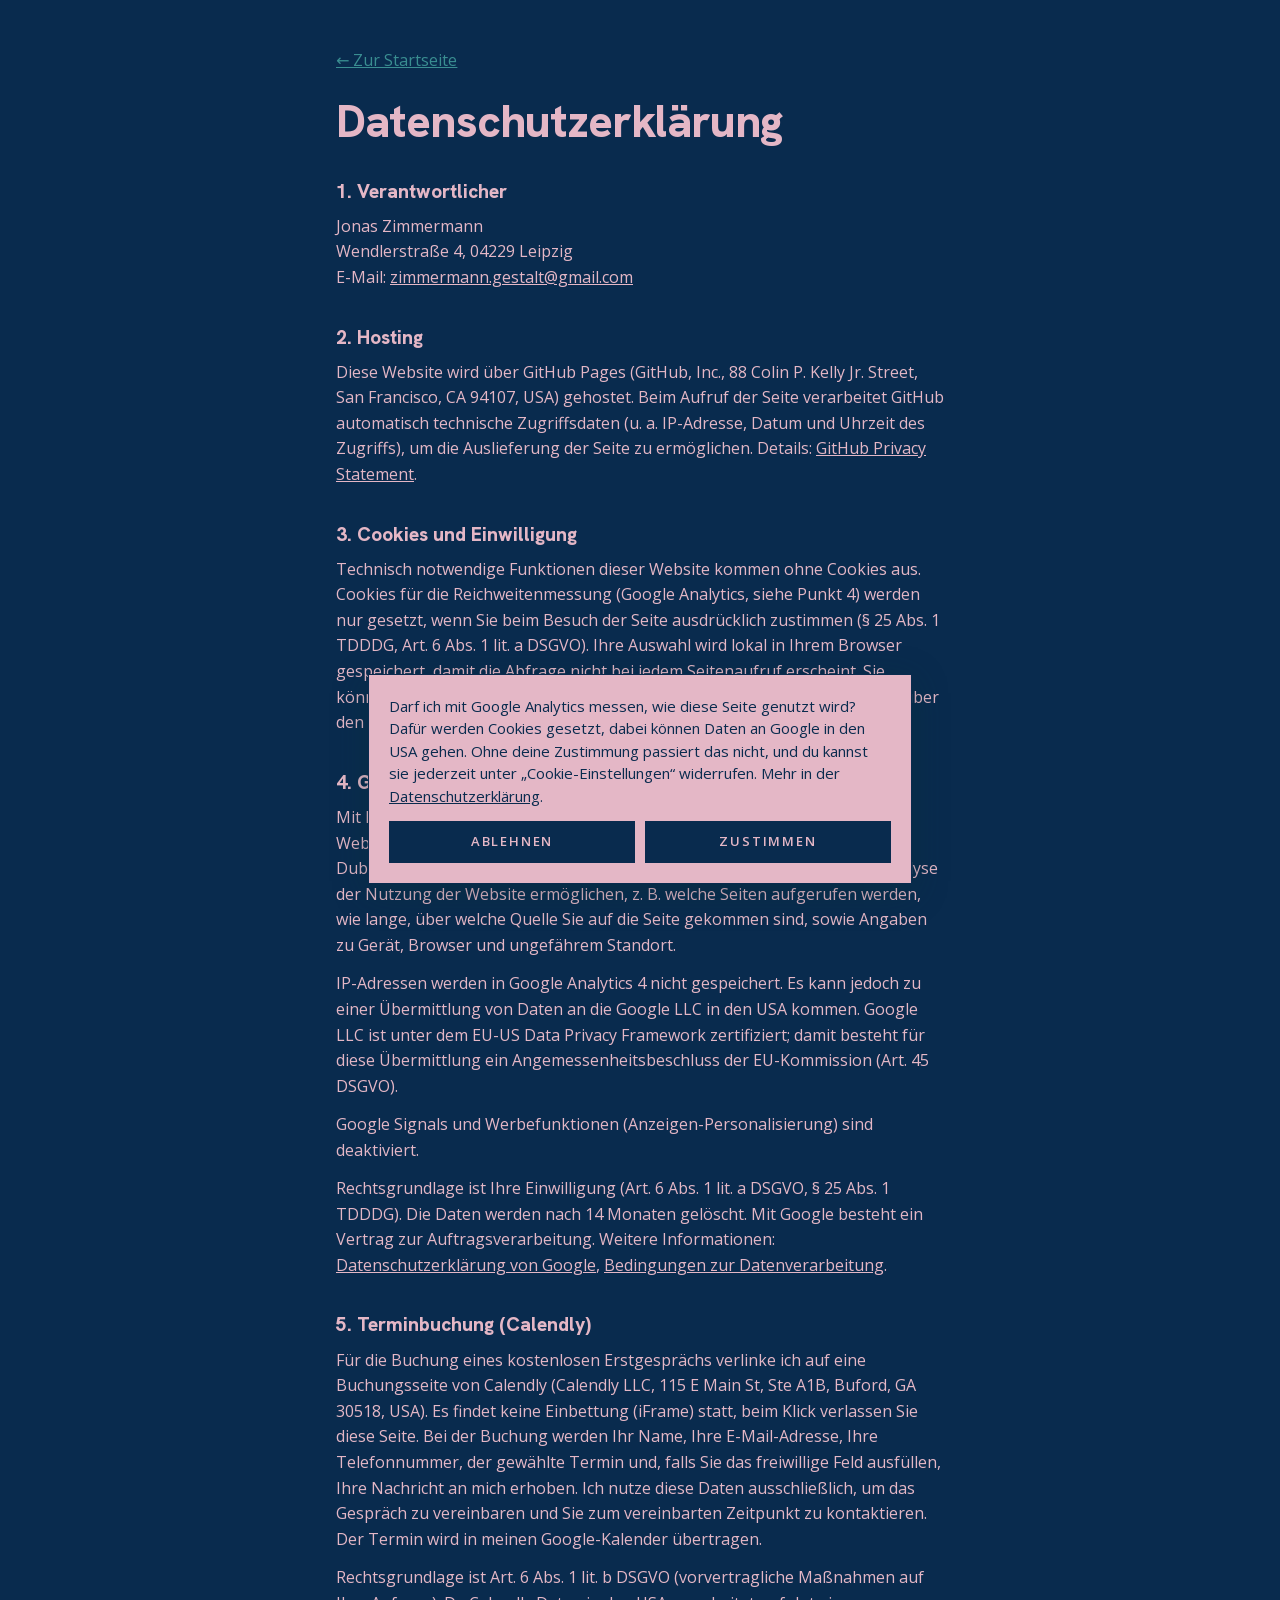
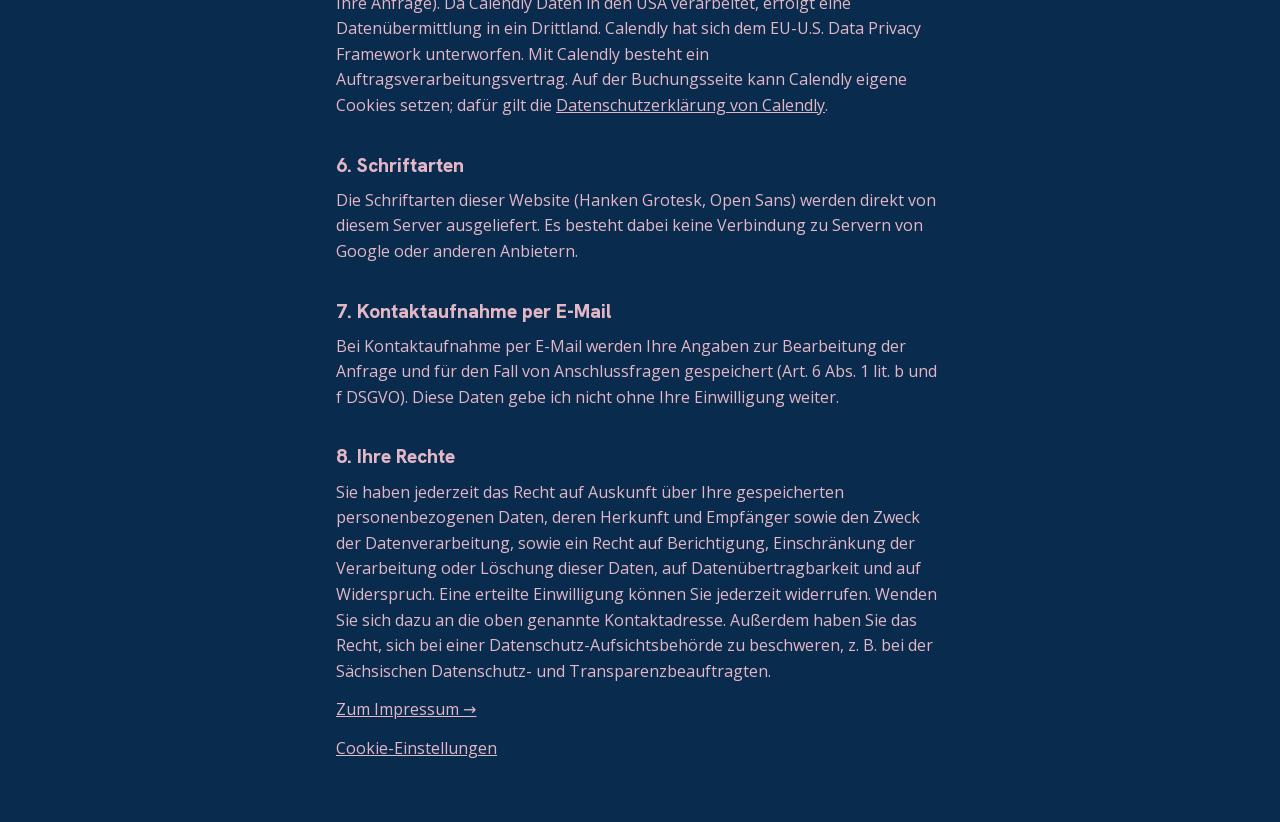
==== datenschutz.html @ 40ba4dc7 "Erste Fassung der Website jonaszimmermann.com Startseite aus Website v6 (Desktop + Handy), Impressum" ====
<!doctype html>
<html lang="de">
<head>
  <meta charset="utf-8">
  <meta name="viewport" content="width=device-width, initial-scale=1">
  <title>Datenschutz · Jonas Zimmermann</title>
  <meta name="robots" content="noindex">
  <link rel="stylesheet" href="assets/fonts/fonts.css">
  <style>
    :root {
      --bg: #092B4E;
      --text: #E4B7C6;
      --muted: #3A8E91;
      --accent: #E4B7C6;
    }
    * { box-sizing: border-box; }
    body {
      margin: 0;
      padding: 3rem 20px;
      background: var(--bg);
      color: var(--text);
      font-family: "Open Sans", system-ui, sans-serif;
      font-size: 16px;
      line-height: 1.6;
      -webkit-font-smoothing: antialiased;
    }
    main { max-width: 38rem; margin: 0 auto; }
    h1 { font-family: "Hanken Grotesk", system-ui, sans-serif; font-weight: 800; letter-spacing: -0.02em; font-size: clamp(2rem, 6vw, 2.8rem); line-height: 1.05; margin: 1.5rem 0 1rem; }
    h2 { font-family: "Hanken Grotesk", system-ui, sans-serif; font-weight: 800; font-size: 1.2rem; margin: 2rem 0 .4rem; }
    p, li { margin: 0 0 .8rem; }
    a { color: var(--accent); }
    a:hover { color: var(--muted); }
    .back { color: var(--muted); }
  </style>
</head>
<body>
  <main>
    <a class="back" href="./">← Zur Startseite</a>
    <h1>Datenschutzerklärung</h1>

    <h2>1. Verantwortlicher</h2>
    <p>Jonas Zimmermann<br>
    Wendlerstraße 4, 04229 Leipzig<br>
    E-Mail: <a href="mailto:zimmermann.gestalt@gmail.com">zimmermann.gestalt@gmail.com</a></p>

    <h2>2. Hosting</h2>
    <p>Diese Website wird über GitHub Pages (GitHub, Inc., 88 Colin P. Kelly Jr. Street, San Francisco, CA 94107, USA) gehostet. Beim Aufruf der Seite verarbeitet GitHub automatisch technische Zugriffsdaten (u. a. IP-Adresse, Datum und Uhrzeit des Zugriffs), um die Auslieferung der Seite zu ermöglichen. Details: <a href="https://docs.github.com/de/site-policy/privacy-policies/github-general-privacy-statement" rel="noopener">GitHub Privacy Statement</a>.</p>

    <h2>3. Cookies und Einwilligung</h2>
    <p>Technisch notwendige Funktionen dieser Website kommen ohne Cookies aus. Cookies für die Reichweitenmessung (Google Analytics, siehe Punkt 4) werden nur gesetzt, wenn Sie beim Besuch der Seite ausdrücklich zustimmen (§ 25 Abs. 1 TDDDG, Art. 6 Abs. 1 lit. a DSGVO). Ihre Auswahl wird lokal in Ihrem Browser gespeichert, damit die Abfrage nicht bei jedem Seitenaufruf erscheint. Sie können Ihre Einwilligung jederzeit mit Wirkung für die Zukunft widerrufen, über den Link „Cookie-Einstellungen“ am Ende jeder Seite.</p>

    <h2>4. Google Analytics</h2>
    <p>Mit Ihrer Einwilligung nutzt diese Website Google Analytics 4, einen Webanalysedienst der Google Ireland Limited, Gordon House, Barrow Street, Dublin 4, Irland („Google“). Google Analytics verwendet Cookies, die eine Analyse der Nutzung der Website ermöglichen, z. B. welche Seiten aufgerufen werden, wie lange, über welche Quelle Sie auf die Seite gekommen sind, sowie Angaben zu Gerät, Browser und ungefährem Standort.</p>
    <p>IP-Adressen werden in Google Analytics 4 nicht gespeichert. Es kann jedoch zu einer Übermittlung von Daten an die Google LLC in den USA kommen. Google LLC ist unter dem EU-US Data Privacy Framework zertifiziert; damit besteht für diese Übermittlung ein Angemessenheitsbeschluss der EU-Kommission (Art. 45 DSGVO).</p>
    <p>Google Signals und Werbefunktionen (Anzeigen-Personalisierung) sind deaktiviert.</p>
    <p>Rechtsgrundlage ist Ihre Einwilligung (Art. 6 Abs. 1 lit. a DSGVO, § 25 Abs. 1 TDDDG). Die Daten werden nach 14 Monaten gelöscht. Mit Google besteht ein Vertrag zur Auftragsverarbeitung. Weitere Informationen: <a href="https://policies.google.com/privacy?hl=de" rel="noopener">Datenschutzerklärung von Google</a>, <a href="https://business.safety.google/adsprocessorterms/" rel="noopener">Bedingungen zur Datenverarbeitung</a>.</p>

    <h2>5. Terminbuchung (Calendly)</h2>
    <p>Für die Buchung eines kostenlosen Erstgesprächs verlinke ich auf eine Buchungsseite von Calendly (Calendly LLC, 115 E Main St, Ste A1B, Buford, GA 30518, USA). Es findet keine Einbettung (iFrame) statt, beim Klick verlassen Sie diese Seite. Bei der Buchung werden Ihr Name, Ihre E-Mail-Adresse, Ihre Telefonnummer, der gewählte Termin und, falls Sie das freiwillige Feld ausfüllen, Ihre Nachricht an mich erhoben. Ich nutze diese Daten ausschließlich, um das Gespräch zu vereinbaren und Sie zum vereinbarten Zeitpunkt zu kontaktieren. Der Termin wird in meinen Google-Kalender übertragen.</p>
    <p>Rechtsgrundlage ist Art. 6 Abs. 1 lit. b DSGVO (vorvertragliche Maßnahmen auf Ihre Anfrage). Da Calendly Daten in den USA verarbeitet, erfolgt eine Datenübermittlung in ein Drittland. Calendly hat sich dem EU-U.S. Data Privacy Framework unterworfen. Mit Calendly besteht ein Auftragsverarbeitungsvertrag. Auf der Buchungsseite kann Calendly eigene Cookies setzen; dafür gilt die <a href="https://calendly.com/privacy" rel="noopener">Datenschutzerklärung von Calendly</a>.</p>

    <h2>6. Schriftarten</h2>
    <p>Die Schriftarten dieser Website (Hanken Grotesk, Open Sans) werden direkt von diesem Server ausgeliefert. Es besteht dabei keine Verbindung zu Servern von Google oder anderen Anbietern.</p>

    <h2>7. Kontaktaufnahme per E-Mail</h2>
    <p>Bei Kontaktaufnahme per E-Mail werden Ihre Angaben zur Bearbeitung der Anfrage und für den Fall von Anschlussfragen gespeichert (Art. 6 Abs. 1 lit. b und f DSGVO). Diese Daten gebe ich nicht ohne Ihre Einwilligung weiter.</p>

    <h2>8. Ihre Rechte</h2>
    <p>Sie haben jederzeit das Recht auf Auskunft über Ihre gespeicherten personenbezogenen Daten, deren Herkunft und Empfänger sowie den Zweck der Datenverarbeitung, sowie ein Recht auf Berichtigung, Einschränkung der Verarbeitung oder Löschung dieser Daten, auf Datenübertragbarkeit und auf Widerspruch. Eine erteilte Einwilligung können Sie jederzeit widerrufen. Wenden Sie sich dazu an die oben genannte Kontaktadresse. Außerdem haben Sie das Recht, sich bei einer Datenschutz-Aufsichtsbehörde zu beschweren, z. B. bei der Sächsischen Datenschutz- und Transparenzbeauftragten.</p>

    <p><a href="impressum.html">Zum Impressum →</a></p>
    <p class="back"><a href="#" data-consent-open>Cookie-Einstellungen</a></p>
  </main>
  <script src="assets/consent.js"></script>
</body>
</html>
---- assets/fonts/fonts.css ----
/* latin-ext */
@font-face {
  font-family: 'Hanken Grotesk';
  font-style: normal;
  font-weight: 300;
  font-display: swap;
  src: url(HankenGrotesk-normal-latin-ext.woff2) format('woff2');
  unicode-range: U+0100-02BA, U+02BD-02C5, U+02C7-02CC, U+02CE-02D7, U+02DD-02FF, U+0304, U+0308, U+0329, U+1D00-1DBF, U+1E00-1E9F, U+1EF2-1EFF, U+2020, U+20A0-20AB, U+20AD-20C4, U+2113, U+2C60-2C7F, U+A720-A7FF;
}
/* latin */
@font-face {
  font-family: 'Hanken Grotesk';
  font-style: normal;
  font-weight: 300;
  font-display: swap;
  src: url(HankenGrotesk-normal-latin.woff2) format('woff2');
  unicode-range: U+0000-00FF, U+0131, U+0152-0153, U+02BB-02BC, U+02C6, U+02DA, U+02DC, U+0304, U+0308, U+0329, U+2000-206F, U+20AC, U+2122, U+2191, U+2193, U+2212, U+2215, U+FEFF, U+FFFD;
}
/* latin-ext */
@font-face {
  font-family: 'Hanken Grotesk';
  font-style: normal;
  font-weight: 400;
  font-display: swap;
  src: url(HankenGrotesk-normal-latin-ext.woff2) format('woff2');
  unicode-range: U+0100-02BA, U+02BD-02C5, U+02C7-02CC, U+02CE-02D7, U+02DD-02FF, U+0304, U+0308, U+0329, U+1D00-1DBF, U+1E00-1E9F, U+1EF2-1EFF, U+2020, U+20A0-20AB, U+20AD-20C4, U+2113, U+2C60-2C7F, U+A720-A7FF;
}
/* latin */
@font-face {
  font-family: 'Hanken Grotesk';
  font-style: normal;
  font-weight: 400;
  font-display: swap;
  src: url(HankenGrotesk-normal-latin.woff2) format('woff2');
  unicode-range: U+0000-00FF, U+0131, U+0152-0153, U+02BB-02BC, U+02C6, U+02DA, U+02DC, U+0304, U+0308, U+0329, U+2000-206F, U+20AC, U+2122, U+2191, U+2193, U+2212, U+2215, U+FEFF, U+FFFD;
}
/* latin-ext */
@font-face {
  font-family: 'Hanken Grotesk';
  font-style: normal;
  font-weight: 500;
  font-display: swap;
  src: url(HankenGrotesk-normal-latin-ext.woff2) format('woff2');
  unicode-range: U+0100-02BA, U+02BD-02C5, U+02C7-02CC, U+02CE-02D7, U+02DD-02FF, U+0304, U+0308, U+0329, U+1D00-1DBF, U+1E00-1E9F, U+1EF2-1EFF, U+2020, U+20A0-20AB, U+20AD-20C4, U+2113, U+2C60-2C7F, U+A720-A7FF;
}
/* latin */
@font-face {
  font-family: 'Hanken Grotesk';
  font-style: normal;
  font-weight: 500;
  font-display: swap;
  src: url(HankenGrotesk-normal-latin.woff2) format('woff2');
  unicode-range: U+0000-00FF, U+0131, U+0152-0153, U+02BB-02BC, U+02C6, U+02DA, U+02DC, U+0304, U+0308, U+0329, U+2000-206F, U+20AC, U+2122, U+2191, U+2193, U+2212, U+2215, U+FEFF, U+FFFD;
}
/* latin-ext */
@font-face {
  font-family: 'Hanken Grotesk';
  font-style: normal;
  font-weight: 600;
  font-display: swap;
  src: url(HankenGrotesk-normal-latin-ext.woff2) format('woff2');
  unicode-range: U+0100-02BA, U+02BD-02C5, U+02C7-02CC, U+02CE-02D7, U+02DD-02FF, U+0304, U+0308, U+0329, U+1D00-1DBF, U+1E00-1E9F, U+1EF2-1EFF, U+2020, U+20A0-20AB, U+20AD-20C4, U+2113, U+2C60-2C7F, U+A720-A7FF;
}
/* latin */
@font-face {
  font-family: 'Hanken Grotesk';
  font-style: normal;
  font-weight: 600;
  font-display: swap;
  src: url(HankenGrotesk-normal-latin.woff2) format('woff2');
  unicode-range: U+0000-00FF, U+0131, U+0152-0153, U+02BB-02BC, U+02C6, U+02DA, U+02DC, U+0304, U+0308, U+0329, U+2000-206F, U+20AC, U+2122, U+2191, U+2193, U+2212, U+2215, U+FEFF, U+FFFD;
}
/* latin-ext */
@font-face {
  font-family: 'Hanken Grotesk';
  font-style: normal;
  font-weight: 700;
  font-display: swap;
  src: url(HankenGrotesk-normal-latin-ext.woff2) format('woff2');
  unicode-range: U+0100-02BA, U+02BD-02C5, U+02C7-02CC, U+02CE-02D7, U+02DD-02FF, U+0304, U+0308, U+0329, U+1D00-1DBF, U+1E00-1E9F, U+1EF2-1EFF, U+2020, U+20A0-20AB, U+20AD-20C4, U+2113, U+2C60-2C7F, U+A720-A7FF;
}
/* latin */
@font-face {
  font-family: 'Hanken Grotesk';
  font-style: normal;
  font-weight: 700;
  font-display: swap;
  src: url(HankenGrotesk-normal-latin.woff2) format('woff2');
  unicode-range: U+0000-00FF, U+0131, U+0152-0153, U+02BB-02BC, U+02C6, U+02DA, U+02DC, U+0304, U+0308, U+0329, U+2000-206F, U+20AC, U+2122, U+2191, U+2193, U+2212, U+2215, U+FEFF, U+FFFD;
}
/* latin-ext */
@font-face {
  font-family: 'Hanken Grotesk';
  font-style: normal;
  font-weight: 800;
  font-display: swap;
  src: url(HankenGrotesk-normal-latin-ext.woff2) format('woff2');
  unicode-range: U+0100-02BA, U+02BD-02C5, U+02C7-02CC, U+02CE-02D7, U+02DD-02FF, U+0304, U+0308, U+0329, U+1D00-1DBF, U+1E00-1E9F, U+1EF2-1EFF, U+2020, U+20A0-20AB, U+20AD-20C4, U+2113, U+2C60-2C7F, U+A720-A7FF;
}
/* latin */
@font-face {
  font-family: 'Hanken Grotesk';
  font-style: normal;
  font-weight: 800;
  font-display: swap;
  src: url(HankenGrotesk-normal-latin.woff2) format('woff2');
  unicode-range: U+0000-00FF, U+0131, U+0152-0153, U+02BB-02BC, U+02C6, U+02DA, U+02DC, U+0304, U+0308, U+0329, U+2000-206F, U+20AC, U+2122, U+2191, U+2193, U+2212, U+2215, U+FEFF, U+FFFD;
}
/* latin-ext */
@font-face {
  font-family: 'Hanken Grotesk';
  font-style: normal;
  font-weight: 900;
  font-display: swap;
  src: url(HankenGrotesk-normal-latin-ext.woff2) format('woff2');
  unicode-range: U+0100-02BA, U+02BD-02C5, U+02C7-02CC, U+02CE-02D7, U+02DD-02FF, U+0304, U+0308, U+0329, U+1D00-1DBF, U+1E00-1E9F, U+1EF2-1EFF, U+2020, U+20A0-20AB, U+20AD-20C4, U+2113, U+2C60-2C7F, U+A720-A7FF;
}
/* latin */
@font-face {
  font-family: 'Hanken Grotesk';
  font-style: normal;
  font-weight: 900;
  font-display: swap;
  src: url(HankenGrotesk-normal-latin.woff2) format('woff2');
  unicode-range: U+0000-00FF, U+0131, U+0152-0153, U+02BB-02BC, U+02C6, U+02DA, U+02DC, U+0304, U+0308, U+0329, U+2000-206F, U+20AC, U+2122, U+2191, U+2193, U+2212, U+2215, U+FEFF, U+FFFD;
}
/* latin-ext */
@font-face {
  font-family: 'Open Sans';
  font-style: italic;
  font-weight: 400;
  font-stretch: 100%;
  font-display: swap;
  src: url(OpenSans-italic-latin-ext.woff2) format('woff2');
  unicode-range: U+0100-02BA, U+02BD-02C5, U+02C7-02CC, U+02CE-02D7, U+02DD-02FF, U+0304, U+0308, U+0329, U+1D00-1DBF, U+1E00-1E9F, U+1EF2-1EFF, U+2020, U+20A0-20AB, U+20AD-20C4, U+2113, U+2C60-2C7F, U+A720-A7FF;
}
/* latin */
@font-face {
  font-family: 'Open Sans';
  font-style: italic;
  font-weight: 400;
  font-stretch: 100%;
  font-display: swap;
  src: url(OpenSans-italic-latin.woff2) format('woff2');
  unicode-range: U+0000-00FF, U+0131, U+0152-0153, U+02BB-02BC, U+02C6, U+02DA, U+02DC, U+0304, U+0308, U+0329, U+2000-206F, U+20AC, U+2122, U+2191, U+2193, U+2212, U+2215, U+FEFF, U+FFFD;
}
/* latin-ext */
@font-face {
  font-family: 'Open Sans';
  font-style: normal;
  font-weight: 400;
  font-stretch: 100%;
  font-display: swap;
  src: url(OpenSans-normal-latin-ext.woff2) format('woff2');
  unicode-range: U+0100-02BA, U+02BD-02C5, U+02C7-02CC, U+02CE-02D7, U+02DD-02FF, U+0304, U+0308, U+0329, U+1D00-1DBF, U+1E00-1E9F, U+1EF2-1EFF, U+2020, U+20A0-20AB, U+20AD-20C4, U+2113, U+2C60-2C7F, U+A720-A7FF;
}
/* latin */
@font-face {
  font-family: 'Open Sans';
  font-style: normal;
  font-weight: 400;
  font-stretch: 100%;
  font-display: swap;
  src: url(OpenSans-normal-latin.woff2) format('woff2');
  unicode-range: U+0000-00FF, U+0131, U+0152-0153, U+02BB-02BC, U+02C6, U+02DA, U+02DC, U+0304, U+0308, U+0329, U+2000-206F, U+20AC, U+2122, U+2191, U+2193, U+2212, U+2215, U+FEFF, U+FFFD;
}
/* latin-ext */
@font-face {
  font-family: 'Open Sans';
  font-style: normal;
  font-weight: 500;
  font-stretch: 100%;
  font-display: swap;
  src: url(OpenSans-normal-latin-ext.woff2) format('woff2');
  unicode-range: U+0100-02BA, U+02BD-02C5, U+02C7-02CC, U+02CE-02D7, U+02DD-02FF, U+0304, U+0308, U+0329, U+1D00-1DBF, U+1E00-1E9F, U+1EF2-1EFF, U+2020, U+20A0-20AB, U+20AD-20C4, U+2113, U+2C60-2C7F, U+A720-A7FF;
}
/* latin */
@font-face {
  font-family: 'Open Sans';
  font-style: normal;
  font-weight: 500;
  font-stretch: 100%;
  font-display: swap;
  src: url(OpenSans-normal-latin.woff2) format('woff2');
  unicode-range: U+0000-00FF, U+0131, U+0152-0153, U+02BB-02BC, U+02C6, U+02DA, U+02DC, U+0304, U+0308, U+0329, U+2000-206F, U+20AC, U+2122, U+2191, U+2193, U+2212, U+2215, U+FEFF, U+FFFD;
}
/* latin-ext */
@font-face {
  font-family: 'Open Sans';
  font-style: normal;
  font-weight: 600;
  font-stretch: 100%;
  font-display: swap;
  src: url(OpenSans-normal-latin-ext.woff2) format('woff2');
  unicode-range: U+0100-02BA, U+02BD-02C5, U+02C7-02CC, U+02CE-02D7, U+02DD-02FF, U+0304, U+0308, U+0329, U+1D00-1DBF, U+1E00-1E9F, U+1EF2-1EFF, U+2020, U+20A0-20AB, U+20AD-20C4, U+2113, U+2C60-2C7F, U+A720-A7FF;
}
/* latin */
@font-face {
  font-family: 'Open Sans';
  font-style: normal;
  font-weight: 600;
  font-stretch: 100%;
  font-display: swap;
  src: url(OpenSans-normal-latin.woff2) format('woff2');
  unicode-range: U+0000-00FF, U+0131, U+0152-0153, U+02BB-02BC, U+02C6, U+02DA, U+02DC, U+0304, U+0308, U+0329, U+2000-206F, U+20AC, U+2122, U+2191, U+2193, U+2212, U+2215, U+FEFF, U+FFFD;
}
/* latin-ext */
@font-face {
  font-family: 'Open Sans';
  font-style: normal;
  font-weight: 700;
  font-stretch: 100%;
  font-display: swap;
  src: url(OpenSans-normal-latin-ext.woff2) format('woff2');
  unicode-range: U+0100-02BA, U+02BD-02C5, U+02C7-02CC, U+02CE-02D7, U+02DD-02FF, U+0304, U+0308, U+0329, U+1D00-1DBF, U+1E00-1E9F, U+1EF2-1EFF, U+2020, U+20A0-20AB, U+20AD-20C4, U+2113, U+2C60-2C7F, U+A720-A7FF;
}
/* latin */
@font-face {
  font-family: 'Open Sans';
  font-style: normal;
  font-weight: 700;
  font-stretch: 100%;
  font-display: swap;
  src: url(OpenSans-normal-latin.woff2) format('woff2');
  unicode-range: U+0000-00FF, U+0131, U+0152-0153, U+02BB-02BC, U+02C6, U+02DA, U+02DC, U+0304, U+0308, U+0329, U+2000-206F, U+20AC, U+2122, U+2191, U+2193, U+2212, U+2215, U+FEFF, U+FFFD;
}
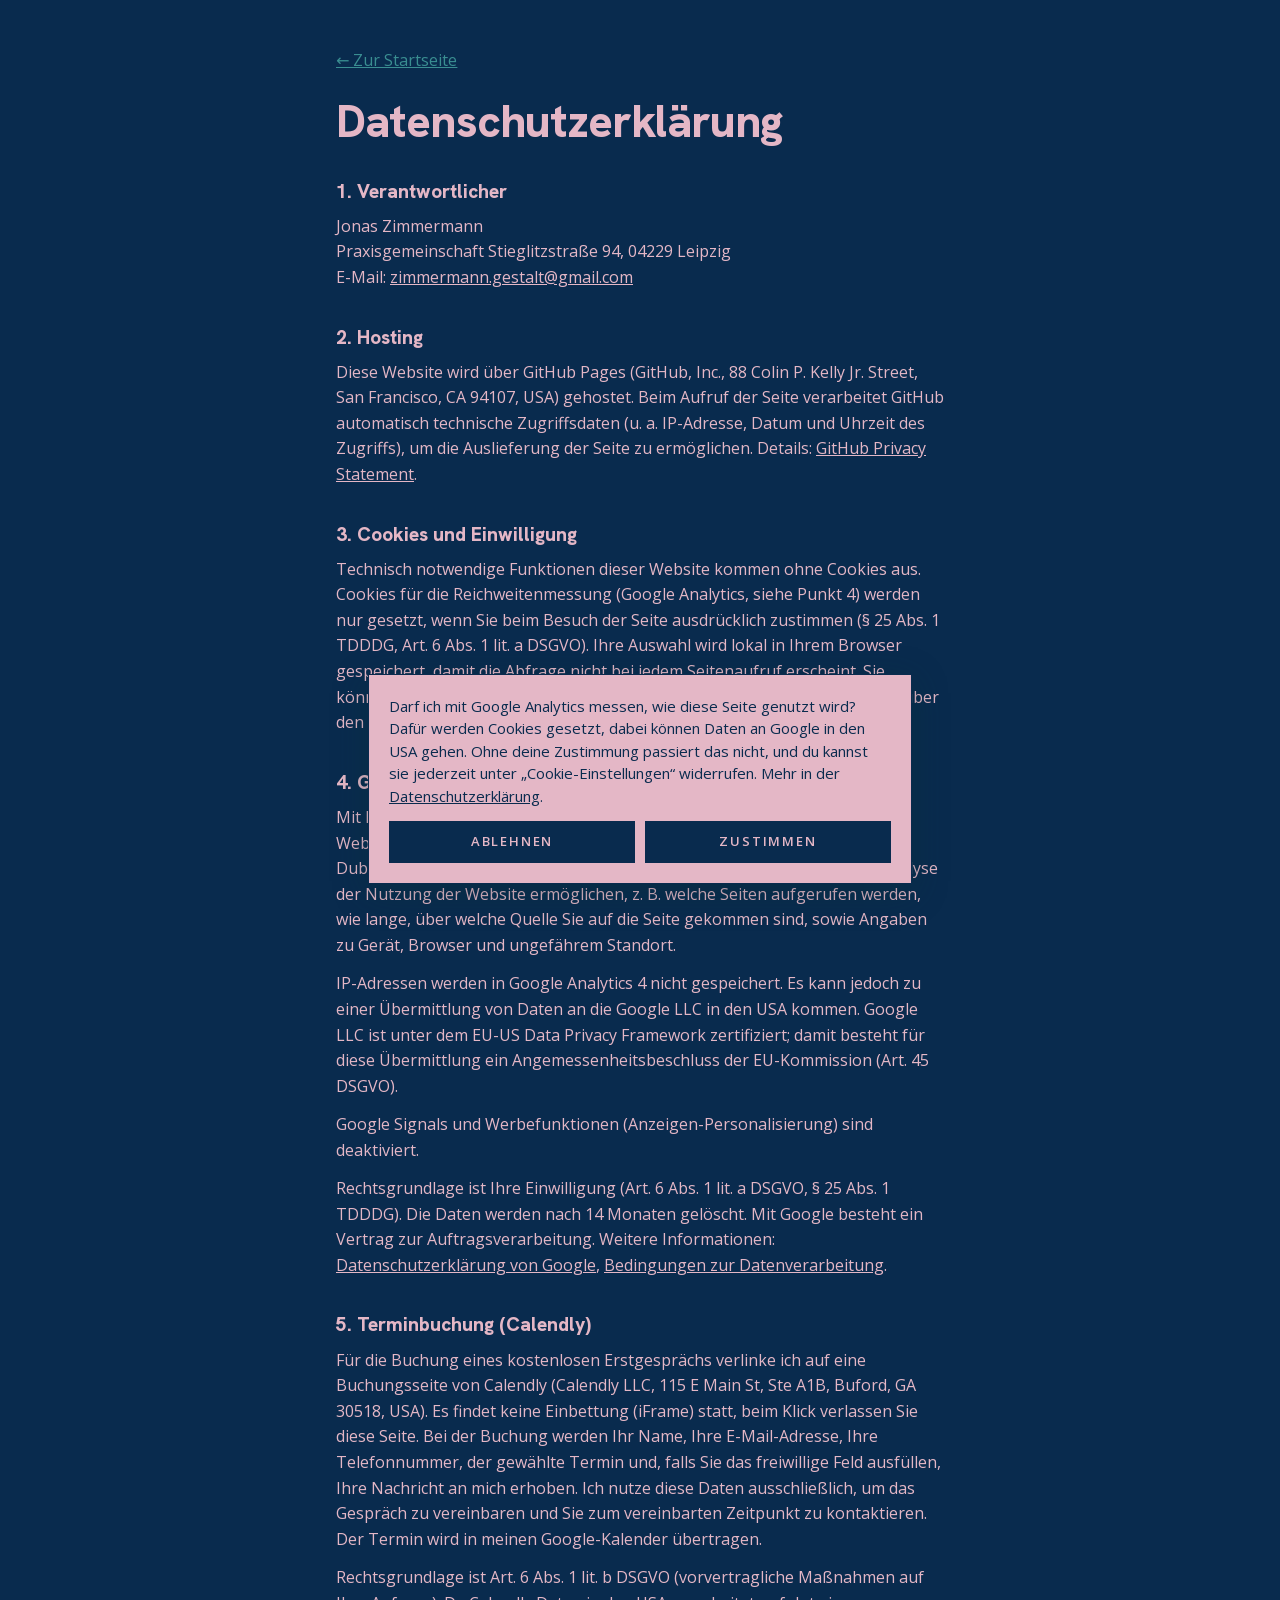
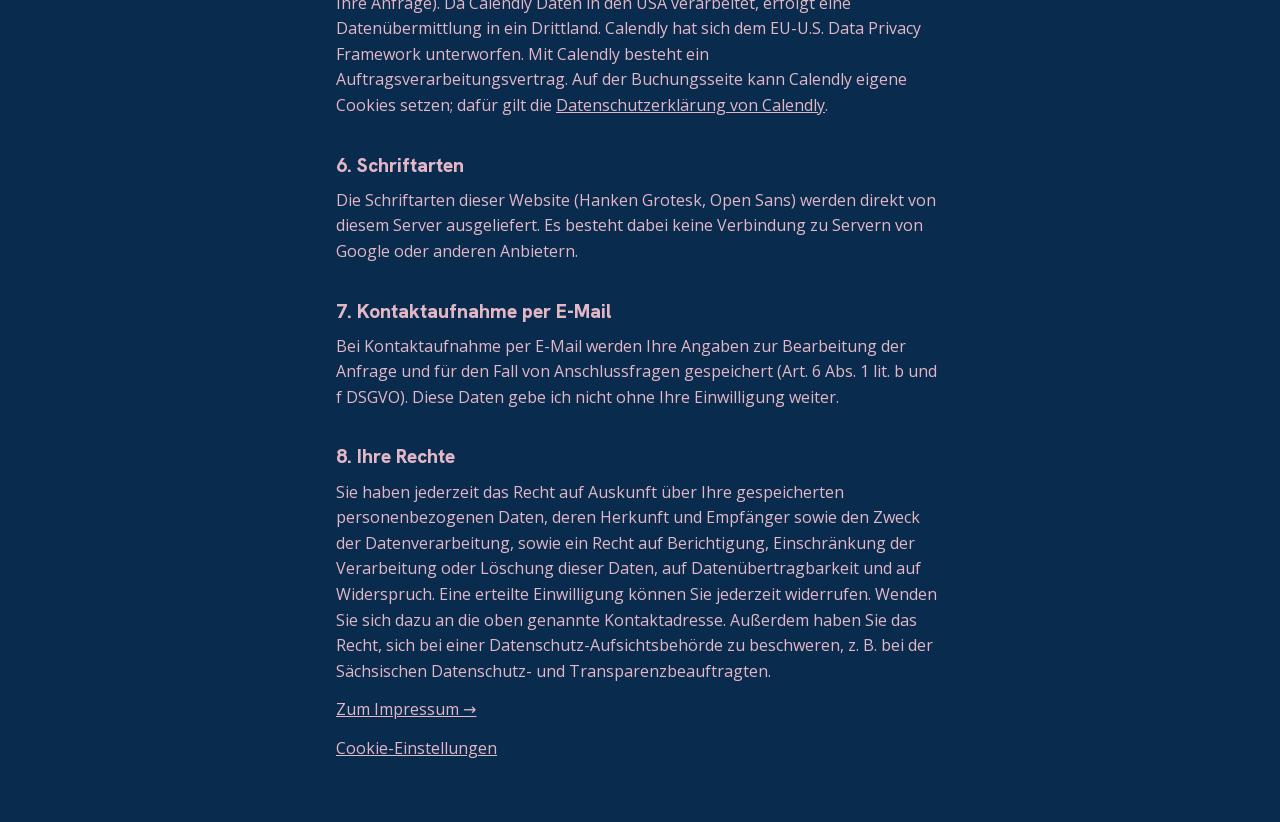
==== commit 3b24b285: "Impressum und Datenschutz: Anschrift Praxisgemeinschaft Stieglitzstraße 94, 04229 Leipzig Co-Authore" ====
--- a/datenschutz.html
+++ b/datenschutz.html
@@ -32,6 +32,7 @@
     a:hover { color: var(--muted); }
     .back { color: var(--muted); }
   </style>
+  <link rel="icon" href="assets/favicon.svg?v=3" type="image/svg+xml">
 </head>
 <body>
   <main>
@@ -40,7 +41,7 @@
 
     <h2>1. Verantwortlicher</h2>
     <p>Jonas Zimmermann<br>
-    Wendlerstraße 4, 04229 Leipzig<br>
+    Praxisgemeinschaft Stieglitzstraße 94, 04229 Leipzig<br>
     E-Mail: <a href="mailto:zimmermann.gestalt@gmail.com">zimmermann.gestalt@gmail.com</a></p>
 
     <h2>2. Hosting</h2>
